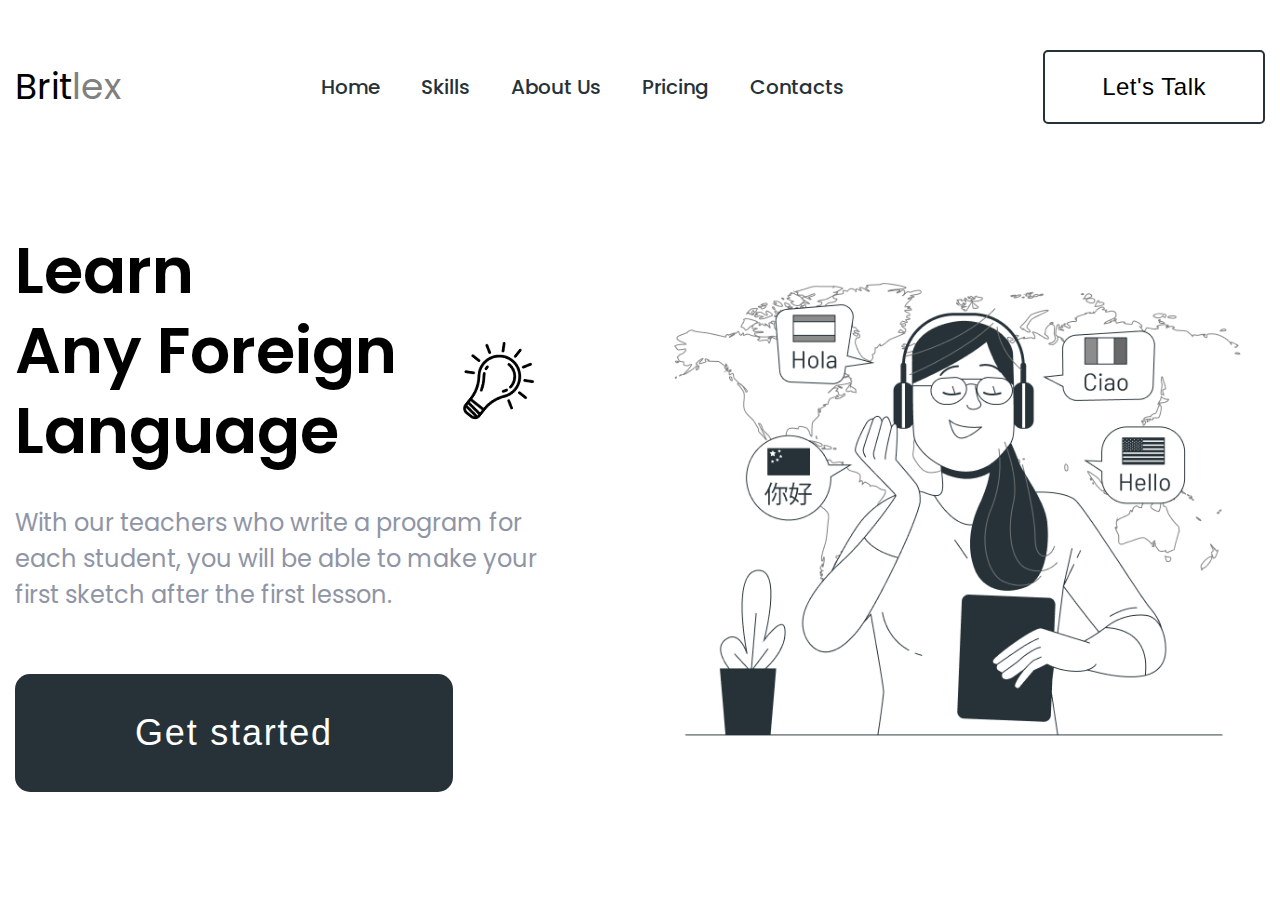
==== main/main.html @ 12fa24b3 "site" ====
<!DOCTYPE html>
<html lang="en">
<head>
    <meta charset="UTF-8">
    <meta http-equiv="X-UA-Compatible" content="IE=edge">
    <meta name="viewport" content="width=device-width, initial-scale=1.0">
    <title>Document</title>
    <link rel="stylesheet" href="styles/index.css">
</head>
<body>
    <header class="header header--main">
        <div class="container header__container">
            <a href="#" class="logo">Brit<span>lex</span></a>
        <nav class="nav">
            <ul class="nav__list list-reset">
                <li class="nav__item"><a href="#" class="nav__link">Home</a></li>
                <li class="nav__item"><a href="#" class="nav__link">Skills</a></li>
                <li class="nav__item"><a href="#" class="nav__link">About Us </a></li>
                <li class="nav__item"><a href="#" class="nav__link"> Pricing</a></li>
                <li class="nav__item"><a href="#" class="nav__link">Contacts</a></li>
            </ul>
        </nav>
            <button class="btn-reset header__btn">Let's Talk</button>
        </div>
    </header>
    <section class="hero">
        <div class="container">
        <div class="hero__text">
           <div class="hero__text__head">
            <h1 class="hero__text__head__main">Learn<br> Any Foreign<br> Language</h1>
            <img class="hero__text__head__img" src="resorces/hero-bulb.png" alt="">
           </div>
            <p class="hero__descr">With our teachers who write a program for <br> each student, you will be able to make your<br> first sketch after the first lesson.</p>
            <button class="btn-reset hero__button">Get started</button>
        </div>
        <div class="hero__content">
            <img src="resorces/hero-img.png" alt="" class="hero__img">
        </div>
    </div>    
    </section>
</body>
</html>
---- main/styles/index.css ----
@import url("https://fonts.googleapis.com/css2?family=Poppins:wght@300;400;500;600&display=swap");
html {
  -webkit-box-sizing: border-box;
          box-sizing: border-box;
}

*,
*::before,
*::after {
  -webkit-box-sizing: inherit;
          box-sizing: inherit;
}

body {
  margin: 0;
  font-family: "Poppins", sans-serif;
}

img {
  max-width: 100%;
}

a {
  text-decoration: none;
}

.container {
  margin: 0 auto;
  padding: 0 15px;
  max-width: 1370px;
}

.list-reset {
  list-style: none;
  margin: 0;
  padding: 0;
}

.btn-reset {
  border: none;
  padding: 0;
  background: transparent;
  cursor: pointer;
}

.header {
  padding: 50px 0;
}

.header__container {
  display: -webkit-box;
  display: -ms-flexbox;
  display: flex;
  -webkit-box-align: center;
      -ms-flex-align: center;
          align-items: center;
  display: flex;
  align-items: center;
  -webkit-box-pack: justify;
      -ms-flex-pack: justify;
          justify-content: space-between;
}

.header--main {
  background-color: #fff;
}

.header .logo {
  color: black;
  font-style: normal;
  font-weight: normal;
  font-size: 36px;
  line-height: 54px;
}

.header .logo span {
  color: grey;
}

.header__btn {
  border: 2px solid #263238;
  -webkit-box-sizing: border-box;
          box-sizing: border-box;
  border-radius: 5px;
  padding: 17px 57px;
  font-size: 24px;
  line-height: 36px;
  letter-spacing: 0.5px;
  font-weight: 400;
  color: black;
}

.nav__list {
  display: -webkit-box;
  display: -ms-flexbox;
  display: flex;
  -webkit-box-align: center;
      -ms-flex-align: center;
          align-items: center;
}

.nav__item:not(:last-child) {
  margin-right: 41px;
}

.nav__link {
  color: #263238;
  font-style: normal;
  font-weight: 500;
  font-size: 20px;
  line-height: 30px;
}

.hero .container {
  display: -ms-grid;
  display: grid;
  -ms-grid-columns: 50% 50%;
      grid-template-columns: 50% 50%;
}

.hero__text {
  padding-top: 66px;
  display: -ms-grid;
  display: grid;
  -ms-grid-rows: 221px 213px 133px;
      grid-template-rows: 221px 213px 133px;
}

.hero__text__head {
  display: -webkit-box;
  display: -ms-flexbox;
  display: flex;
  -webkit-box-align: center;
      -ms-flex-align: center;
          align-items: center;
}

.hero__text__head__main {
  font-style: normal;
  font-weight: 600;
  font-size: 64px;
  line-height: 80px;
}

.hero__text__head__img {
  margin-left: 55px;
  margin-top: 64px;
  width: 85.24px;
  height: 85.24px;
  -webkit-transform: rotate(38.44deg);
          transform: rotate(38.44deg);
}

.hero__descr {
  padding-top: 20px;
  padding-bottom: 10px;
  font-size: 24px;
  line-height: 36px;
  font-weight: 400;
  color: #8f95a5;
}

.hero__button {
  -webkit-box-sizing: border-box;
          box-sizing: border-box;
  border-radius: 15px;
  background-color: #263238;
  padding: 17px 57px;
  font-weight: 300;
  font-size: 36px;
  line-height: 54px;
  width: 438px;
  height: 118px;
  color: white;
  letter-spacing: 1.8px;
}

.hero__content {
  padding-left: 10px;
}
/*# sourceMappingURL=index.css.map */
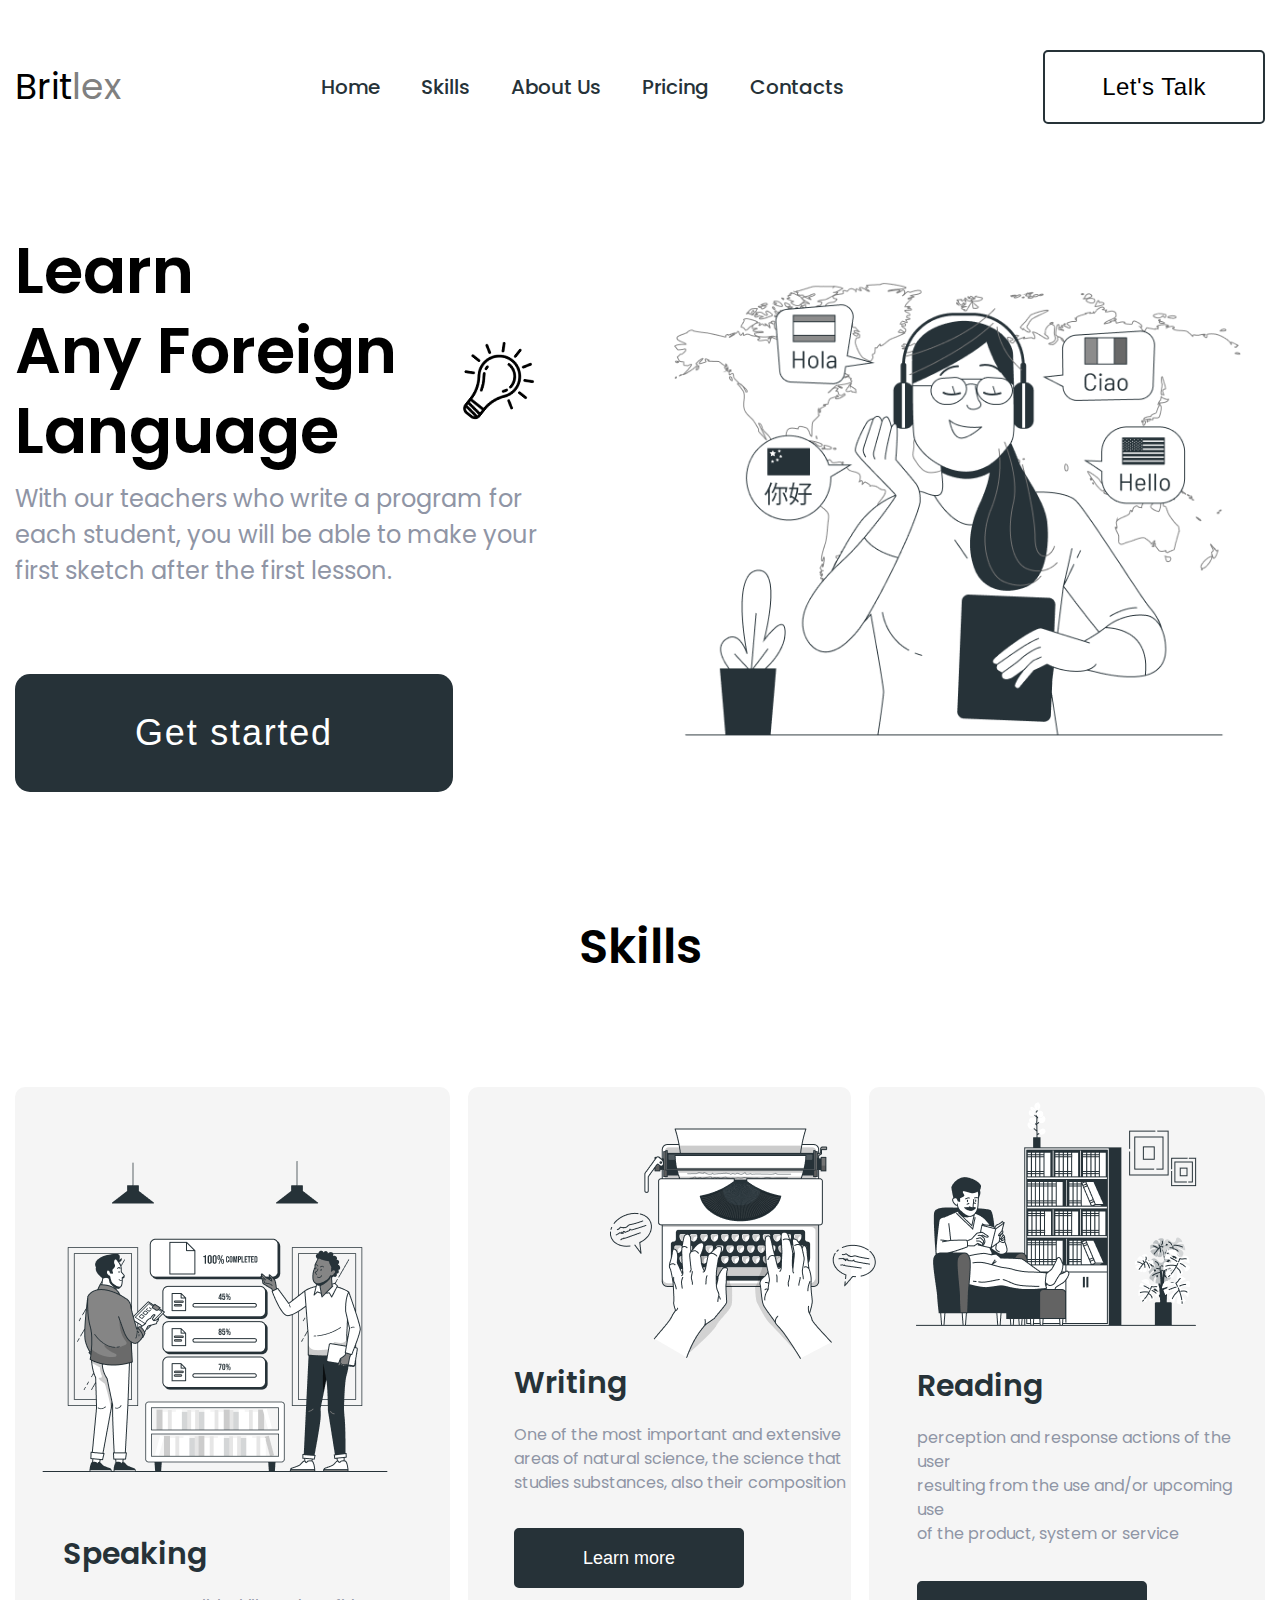
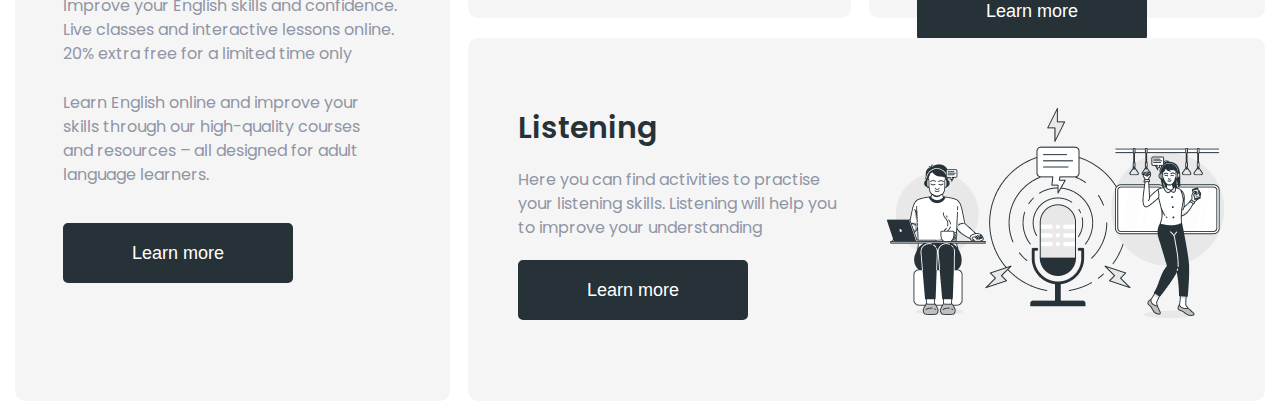
==== commit 2b65f3d8: "new" ====
--- a/main/main.html
+++ b/main/main.html
@@ -38,5 +38,53 @@
         </div>
     </div>    
     </section>
+    <section class="skills">
+        <div class="container">
+            <h2 class="skills__text">Skills</h2>
+            <div class="skills__blocks">
+                <div class="skills__blocks-item item__speaking">
+                    <div class="speaking-img">
+                    <img src="resorces/speaking.png" alt="" class="item__speaking-img">
+                    </div>
+                    <div class="speaking-text">
+                    <h6 class="skills__blocks-text ">Speaking</h6>
+                    <p class="skills__blocks-descr ">Improve your English skills and confidence.<br> Live classes and interactive lessons online.<br> 20% extra free for a limited time only</p>
+                    <p class="skills__blocks-descr__second">Learn English online and improve your<br> skills through our high-quality courses<br> and resources – all designed for adult<br> language learners.</p>
+                    <button class="btn-reset skills__btn">Learn more</button>
+                    </div>
+                </div>
+                <div class="skills__blocks-item item__writing">
+                    <div class="writing-img">
+                    <img src="resorces/writing.png" alt="" class="item__writing-img">
+                </div>
+                <div class="writing-text">
+                    <h6 class="skills__blocks-text ">Writing</h6>
+                    <p class="skills__blocks-descr">One of the most important and extensive<br>areas of natural science, the science that <br>studies substances, also their composition </p>
+                    <button class="btn-reset skills__btn" >Learn more</button>
+                </div>
+                </div>
+                <div class="skills__blocks-item item__reading">
+                    <div class="reading img">
+                    <img src="resorces/reading.png" alt="" class="item__reading-img">
+                    </div>
+                    <div class="reading-text">
+                    <h6 class="skills__blocks-text">Reading</h6>
+                    <p class="skills__blocks-descr">perception and response actions of the user<br> resulting from the use and/or upcoming use<br> of the product, system or service</p>
+                    <button class="btn-reset skills__btn" >Learn more</button>
+                </div>
+                </div>
+                <div class="skills__blocks-item item__listening">
+                    <div class="listening-text">
+                    <h6 class="skills__blocks-text">Listening</h6>
+                    <p class="skills__blocks-descr">Here you can find activities to practise<br>your listening skills. Listening will help you <br> to improve your understanding </p>
+                    <button class="btn-reset skills__btn" >Learn more</button>
+                    </div>
+                    <div class="listening-img">
+                    <img src="resorces/listening.png" alt="" class="item__listening-img">
+                    </div>
+                </div>
+            </div>
+        </div>
+    </section>
 </body>
 </html>--- a/main/styles/index.css
+++ b/main/styles/index.css
@@ -18,6 +18,10 @@
 
 img {
   max-width: 100%;
+}
+
+h6, h5, h4, h3, h2, h1, p {
+  margin: 0;
 }
 
 a {
@@ -109,6 +113,10 @@
   font-weight: 500;
   font-size: 20px;
   line-height: 30px;
+}
+
+.hero {
+  padding-bottom: 60px;
 }
 
 .hero .container {
@@ -178,4 +186,178 @@
 .hero__content {
   padding-left: 10px;
 }
+
+.skills .container {
+  padding-top: 40px;
+}
+
+.skills__text {
+  font-weight: 600;
+  font-size: 48px;
+  line-height: 80px;
+  text-align: center;
+}
+
+.skills__blocks {
+  padding-top: 100px;
+  display: -ms-grid;
+  display: grid;
+  -ms-grid-columns: 435px auto;
+      grid-template-columns: 435px auto;
+  -ms-grid-rows: 531px 363px;
+      grid-template-rows: 531px 363px;
+  grid-gap: 20px 18px;
+}
+
+.skills__blocks-text {
+  font-weight: 600;
+  font-size: 30px;
+  line-height: 80px;
+  color: #263238;
+}
+
+.skills__blocks-descrspan {
+  padding-top: 10px;
+}
+
+.skills__blocks-descr {
+  font-size: 16px;
+  line-height: 24px;
+  font-weight: 400;
+  color: #8f95a5;
+}
+
+.skills__blocks-descr__second {
+  padding-top: 25px;
+  font-size: 16px;
+  line-height: 24px;
+  font-weight: 400;
+  color: #8f95a5;
+}
+
+.skills__blocks-padding {
+  padding-left: 43px;
+}
+
+.skills__blocks .item__speaking {
+  -ms-grid-row: 1;
+  -ms-grid-row-span: 2;
+  -ms-grid-column: 1;
+  grid-area: 1/1/3/1;
+}
+
+.skills__blocks .item__speaking-img {
+  height: 390px;
+  width: 390px;
+}
+
+.skills__blocks .item__writing {
+  -ms-grid-row: 1;
+  -ms-grid-column: 2;
+  grid-area: 1/2/1/2;
+}
+
+.skills__blocks .item__writing-img {
+  width: 293px;
+  height: 293px;
+}
+
+.skills__blocks .item__reading {
+  -ms-grid-row: 1;
+  -ms-grid-row-span: 1;
+  -ms-grid-column: 3;
+  grid-area: 1/3/2/3;
+}
+
+.skills__blocks .item__reading-img {
+  width: 371px;
+  height: 247px;
+}
+
+.skills__blocks .item__listening {
+  -ms-grid-row: 2;
+  -ms-grid-row-span: 1;
+  -ms-grid-column: 2;
+  -ms-grid-column-span: 2;
+  grid-area: 2/2/3/4;
+  display: -ms-grid;
+  display: grid;
+  -ms-grid-columns: 1fr 1fr;
+      grid-template-columns: 1fr 1fr;
+}
+
+.skills__blocks .item__listening-img {
+  width: 382px;
+  height: 255px;
+}
+
+.skills__blocks-item {
+  background-color: #f5f5f5;
+  padding: 5px;
+  border-radius: 10px;
+}
+
+.skills__btn {
+  color: white;
+  border: 2px solid #263238;
+  background-color: #263238;
+  width: 230px;
+  height: 60px;
+  border-radius: 5px;
+  font-weight: 500;
+  font-size: 18px;
+  line-height: 27px;
+}
+
+.speaking-img {
+  padding-top: 25px;
+}
+
+.speaking-text {
+  padding-left: 43px;
+}
+
+.speaking-text button {
+  margin: 36px 0;
+}
+
+.writing-img {
+  position: absolute;
+  padding-left: 122px;
+}
+
+.writing-text {
+  padding-top: 251px;
+  padding-left: 41px;
+}
+
+.writing-text button {
+  margin: 33px 0;
+}
+
+.reading-text {
+  padding-left: 43px;
+}
+
+.reading-text button {
+  margin: 35px 0;
+}
+
+.listening-img {
+  display: -webkit-box;
+  display: -ms-flexbox;
+  display: flex;
+  -webkit-box-align: center;
+      -ms-flex-align: center;
+          align-items: center;
+}
+
+.listening-text {
+  padding-top: 45px;
+  padding-left: 45px;
+}
+
+.listening-text button {
+  margin: 20px 0;
+}
 /*# sourceMappingURL=index.css.map */